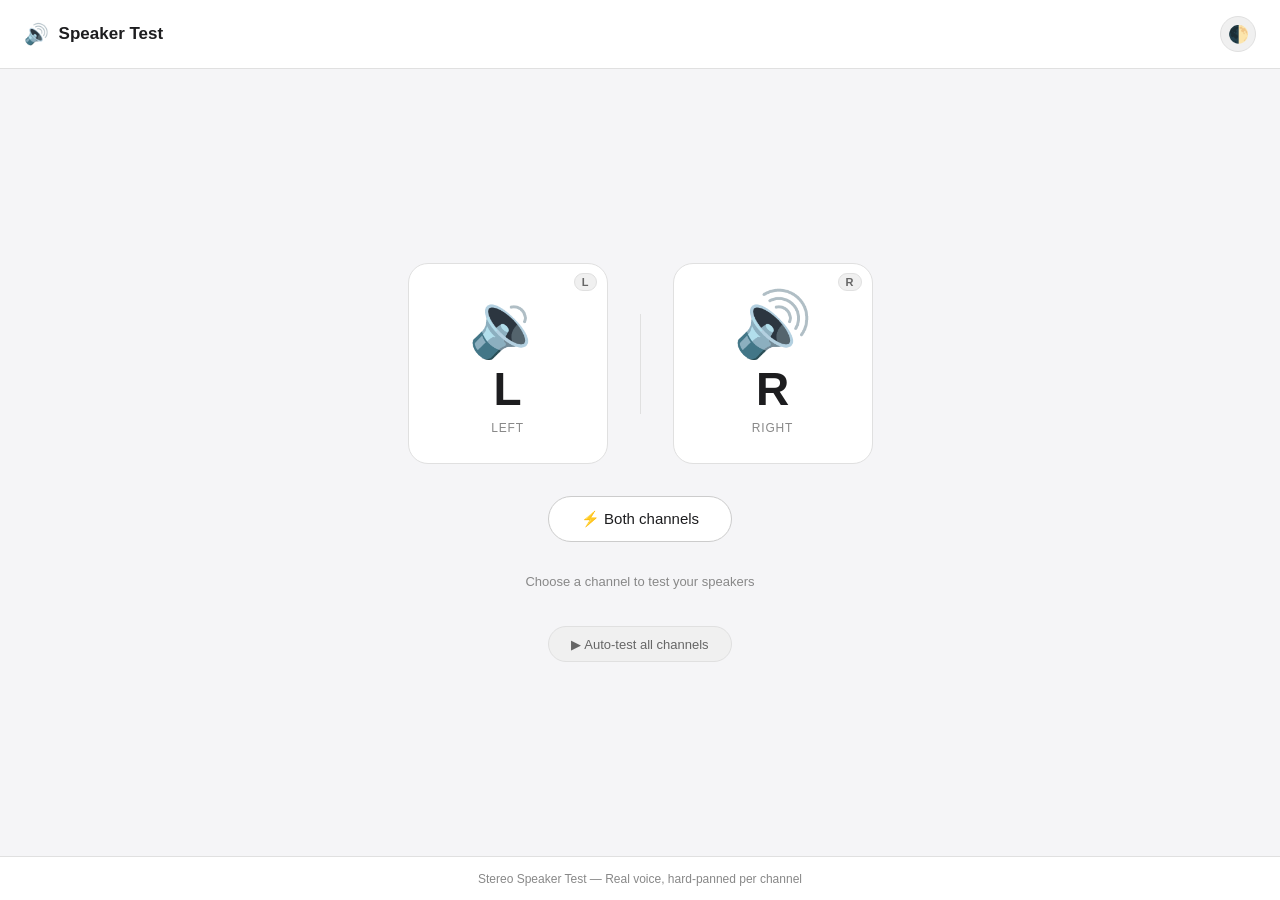
==== index.html @ 24d1b813 "Initial commit" ====
<!doctype html>
<html lang="en">
  <head>
    <!-- ── Primary Meta ── -->
    <meta charset="UTF-8" />
    <meta name="viewport" content="width=device-width, initial-scale=1.0" />
    <title>Speaker Test — Left & Right Channel Stereo Tester</title>
    <meta
      name="description"
      content="Free online stereo speaker test. Play audio to your left or right channel independently to check if your speakers, headphones or sound system are working correctly."
    />
    <meta
      name="keywords"
      content="speaker test, stereo test, left channel test, right channel test, audio test, headphone test, sound test, channel test online"
    />
    <meta name="author" content="Speaker Test" />
    <meta name="robots" content="index, follow" />
    <link rel="canonical" href="https://domain.com/" />
    <meta
      name="theme-color"
      content="#ffffff"
      media="(prefers-color-scheme: light)"
    />
    <meta
      name="theme-color"
      content="#0f0f11"
      media="(prefers-color-scheme: dark)"
    />

    <!-- ── Open Graph (Facebook, WhatsApp, LinkedIn) ── -->
    <meta property="og:type" content="website" />
    <meta property="og:url" content="https://domain.com/" />
    <meta
      property="og:title"
      content="Speaker Test — Left & Right Channel Stereo Tester"
    />
    <meta
      property="og:description"
      content="Test your left and right speakers independently. Free, instant, no download needed. Works on any browser."
    />
    <meta property="og:image" content="https://domain.com/og-image.png" />
    <meta property="og:image:width" content="1200" />
    <meta property="og:image:height" content="630" />
    <meta
      property="og:image:alt"
      content="Speaker Test app showing L and R channel buttons"
    />
    <meta property="og:locale" content="en_US" />
    <meta property="og:site_name" content="Speaker Test" />

    <!-- ── Twitter / X Card ── -->
    <meta name="twitter:card" content="summary_large_image" />
    <meta name="twitter:url" content="https://domain.com/" />
    <meta
      name="twitter:title"
      content="Speaker Test — Left & Right Channel Stereo Tester"
    />
    <meta
      name="twitter:description"
      content="Test your left and right speakers independently. Free, instant, no download needed."
    />
    <meta name="twitter:image" content="https://domain.com/og-image.png" />
    <meta name="twitter:image:alt" content="Speaker Test app" />

    <!-- ── Schema.org JSON-LD (Google Rich Results) ── -->
    <script type="application/ld+json">
      {
        "@context": "https://schema.org",
        "@type": "WebApplication",
        "name": "Speaker Test",
        "url": "https://domain.com/",
        "description": "Free online stereo speaker test. Play audio to your left or right channel independently.",
        "applicationCategory": "UtilitiesApplication",
        "operatingSystem": "Any",
        "browserRequirements": "Requires Web Audio API",
        "offers": {
          "@type": "Offer",
          "price": "0",
          "priceCurrency": "USD"
        }
      }
    </script>

    <!-- ── Favicon mínimo ── -->
    <link rel="icon" href="/favicon.ico" sizes="any" />
    <link rel="icon" href="/icon.svg" type="image/svg+xml" />
    <link rel="apple-touch-icon" href="/apple-touch-icon.png" />
    <link rel="manifest" href="/site.webmanifest" />

    <link rel="stylesheet" href="css/style.css" />
  </head>
  <body>
    <header>
      <div class="header-left">
        <span style="font-size: 20px">🔊</span>
        <h1>Speaker Test</h1>
      </div>
      <button
        class="theme-btn"
        id="theme-btn"
        aria-label="Toggle theme"
        title="Toggle dark/light mode"
      >
        🌙
      </button>
    </header>

    <main>
      <div class="speakers-row">
        <button
          class="spk-btn"
          id="btn-left"
          onclick="playChannel('left')"
          aria-label="Test left speaker"
        >
          <span class="spk-badge">L</span>
          <span class="spk-icon">🔉</span>
          <span class="spk-channel">L</span>
          <span class="spk-label">Left</span>
        </button>
        <div class="divider"></div>
        <button
          class="spk-btn"
          id="btn-right"
          onclick="playChannel('right')"
          aria-label="Test right speaker"
        >
          <span class="spk-badge">R</span>
          <span class="spk-icon">🔊</span>
          <span class="spk-channel">R</span>
          <span class="spk-label">Right</span>
        </button>
      </div>

      <button class="both-btn" id="btn-both" onclick="playChannel('both')">
        ⚡ Both channels
      </button>

      <div class="status-bar" id="status">
        Choose a channel to test your speakers
      </div>

      <button class="all-btn" id="btn-seq" onclick="toggleSeq()">
        ▶ Auto-test all channels
      </button>
    </main>

    <footer>
      Stereo Speaker Test &mdash; Real voice, hard-panned per channel
    </footer>

    <script src="js/app.js"></script>
  </body>
</html>
---- css/style.css ----
/* ── Tokens ── */
:root {
  --bg: #f5f5f7;
  --surface: #ffffff;
  --border: #e0e0e0;
  --border2: #cccccc;
  --text: #1d1d1f;
  --text2: #888888;
  --text3: #666666;
  --muted-bg: #f0f0f0;
  --hover-bg: #fafafa;
  --accent: #4f9ef8;
  --accent-bg: #edf5ff;
  --accent-txt: #185fa5;
  --accent-bd: #85b7eb;
  --badge-bg: #d0e9ff;
  --radius: 20px;
  --trans: 0.18s;
}
[data-theme="dark"] {
  --bg: #0f0f11;
  --surface: #1c1c1e;
  --border: #2c2c2e;
  --border2: #3a3a3c;
  --text: #f5f5f7;
  --text2: #8e8e93;
  --text3: #a0a0a5;
  --muted-bg: #2c2c2e;
  --hover-bg: #28282a;
  --accent: #4f9ef8;
  --accent-bg: #0d2340;
  --accent-txt: #90c4ff;
  --accent-bd: #2a5a9a;
  --badge-bg: #0d2340;
}

/* ── Reset ── */
*,
*::before,
*::after {
  box-sizing: border-box;
  margin: 0;
  padding: 0;
}

body {
  font-family: -apple-system, BlinkMacSystemFont, "Segoe UI", sans-serif;
  background: var(--bg);
  color: var(--text);
  min-height: 100dvh;
  display: flex;
  flex-direction: column;
  transition:
    background var(--trans),
    color var(--trans);
}

/* ── Header ── */
header {
  padding: 1rem 1.5rem;
  display: flex;
  align-items: center;
  justify-content: space-between;
  border-bottom: 1px solid var(--border);
  background: var(--surface);
  transition:
    background var(--trans),
    border-color var(--trans);
  gap: 1rem;
}
.header-left {
  display: flex;
  align-items: center;
  gap: 0.6rem;
}
header h1 {
  font-size: 17px;
  font-weight: 600;
  white-space: nowrap;
}
.theme-btn {
  display: flex;
  align-items: center;
  justify-content: center;
  width: 36px;
  height: 36px;
  border-radius: 50%;
  border: 1px solid var(--border);
  background: var(--muted-bg);
  color: var(--text2);
  cursor: pointer;
  font-size: 17px;
  flex-shrink: 0;
  transition:
    background var(--trans),
    border-color var(--trans),
    transform 0.12s;
  outline: none;
  -webkit-tap-highlight-color: transparent;
}
.theme-btn:hover {
  background: var(--hover-bg);
  border-color: var(--border2);
}
.theme-btn:active {
  transform: scale(0.92);
}

/* ── Main ── */
main {
  flex: 1;
  display: flex;
  flex-direction: column;
  align-items: center;
  justify-content: center;
  gap: 2rem;
  padding: 2rem 1.5rem;
  min-height: 0;
}

/* ── Speaker row ── */
.speakers-row {
  display: flex;
  gap: 2rem;
  align-items: center;
  flex-wrap: wrap;
  justify-content: center;
  width: 100%;
  max-width: 480px;
}

.spk-btn {
  display: flex;
  flex-direction: column;
  align-items: center;
  gap: 0.6rem;
  cursor: pointer;
  border: 1.5px solid var(--border);
  border-radius: var(--radius);
  padding: 1.75rem 2rem;
  background: var(--surface);
  transition:
    border-color var(--trans),
    transform 0.13s,
    background var(--trans);
  position: relative;
  flex: 1;
  min-width: 130px;
  max-width: 200px;
  outline: none;
  -webkit-tap-highlight-color: transparent;
}
.spk-btn:hover {
  border-color: var(--border2);
  background: var(--hover-bg);
}
.spk-btn:active {
  transform: scale(0.95);
}
.spk-btn.playing {
  border-color: var(--accent);
  background: var(--accent-bg);
}

.spk-icon {
  font-size: 64px;
  line-height: 1;
  user-select: none;
}
.spk-channel {
  font-size: 46px;
  font-weight: 600;
  color: var(--text);
  line-height: 1;
}
.spk-label {
  font-size: 12px;
  font-weight: 500;
  color: var(--text2);
  letter-spacing: 0.07em;
  text-transform: uppercase;
}

.spk-badge {
  position: absolute;
  top: 9px;
  right: 10px;
  font-size: 11px;
  font-weight: 700;
  padding: 2px 7px;
  border-radius: 99px;
  background: var(--muted-bg);
  color: var(--text3);
  border: 1px solid var(--border);
}
.spk-btn.playing .spk-badge {
  background: var(--badge-bg);
  color: var(--accent-txt);
  border-color: var(--accent-bd);
}

.divider {
  width: 1px;
  height: 100px;
  background: var(--border);
  flex-shrink: 0;
}

/* ── Both button ── */
.both-btn {
  display: flex;
  align-items: center;
  gap: 8px;
  padding: 0.8rem 2rem;
  border-radius: 99px;
  border: 1.5px solid var(--border2);
  background: var(--surface);
  font-size: 15px;
  font-weight: 500;
  color: var(--text);
  cursor: pointer;
  transition: all var(--trans);
  outline: none;
  -webkit-tap-highlight-color: transparent;
}
.both-btn:hover {
  background: var(--hover-bg);
}
.both-btn:active {
  transform: scale(0.96);
}
.both-btn.playing {
  border-color: var(--accent);
  background: var(--accent-bg);
  color: var(--accent-txt);
}

/* ── Status ── */
.status-bar {
  font-size: 13px;
  color: var(--text2);
  text-align: center;
  min-height: 20px;
  padding: 0 1rem;
  transition: color var(--trans);
}

/* ── Auto-test button ── */
.all-btn {
  display: flex;
  align-items: center;
  gap: 7px;
  padding: 0.6rem 1.4rem;
  border-radius: 99px;
  border: 1px solid var(--border);
  background: var(--muted-bg);
  font-size: 13px;
  color: var(--text3);
  cursor: pointer;
  transition: all var(--trans);
  outline: none;
  -webkit-tap-highlight-color: transparent;
}
.all-btn:hover {
  background: var(--surface);
  border-color: var(--border2);
}
.all-btn:active {
  transform: scale(0.96);
}
.all-btn.playing {
  border-color: var(--accent);
  color: var(--accent-txt);
  background: var(--accent-bg);
}

/* ── Footer ── */
footer {
  padding: 0.9rem 1.5rem;
  text-align: center;
  border-top: 1px solid var(--border);
  font-size: 12px;
  color: var(--text2);
  background: var(--surface);
  transition:
    background var(--trans),
    border-color var(--trans);
}

/* ── Wave animation ── */
.wave {
  display: inline-flex;
  gap: 3px;
  align-items: flex-end;
  height: 18px;
  margin-left: 5px;
  vertical-align: middle;
}
.wave span {
  display: inline-block;
  width: 3px;
  background: var(--accent);
  border-radius: 2px;
  animation: wave 0.7s ease-in-out infinite;
}
.wave span:nth-child(2) {
  animation-delay: 0.15s;
}
.wave span:nth-child(3) {
  animation-delay: 0.3s;
}
@keyframes wave {
  0%,
  100% {
    height: 4px;
  }
  50% {
    height: 14px;
  }
}

/* ── Responsive ── */
@media (max-width: 420px) {
  header h1 {
    font-size: 15px;
  }
  .spk-btn {
    padding: 1.4rem 1.5rem;
    min-width: 110px;
  }
  .spk-icon {
    font-size: 52px;
  }
  .spk-channel {
    font-size: 38px;
  }
  .both-btn {
    font-size: 14px;
    padding: 0.75rem 1.5rem;
  }
  .divider {
    height: 80px;
  }
  main {
    gap: 1.5rem;
    padding: 1.5rem 1rem;
  }
}
@media (max-width: 340px) {
  .divider {
    display: none;
  }
  .speakers-row {
    gap: 1rem;
  }
  .spk-btn {
    min-width: 100px;
  }
}
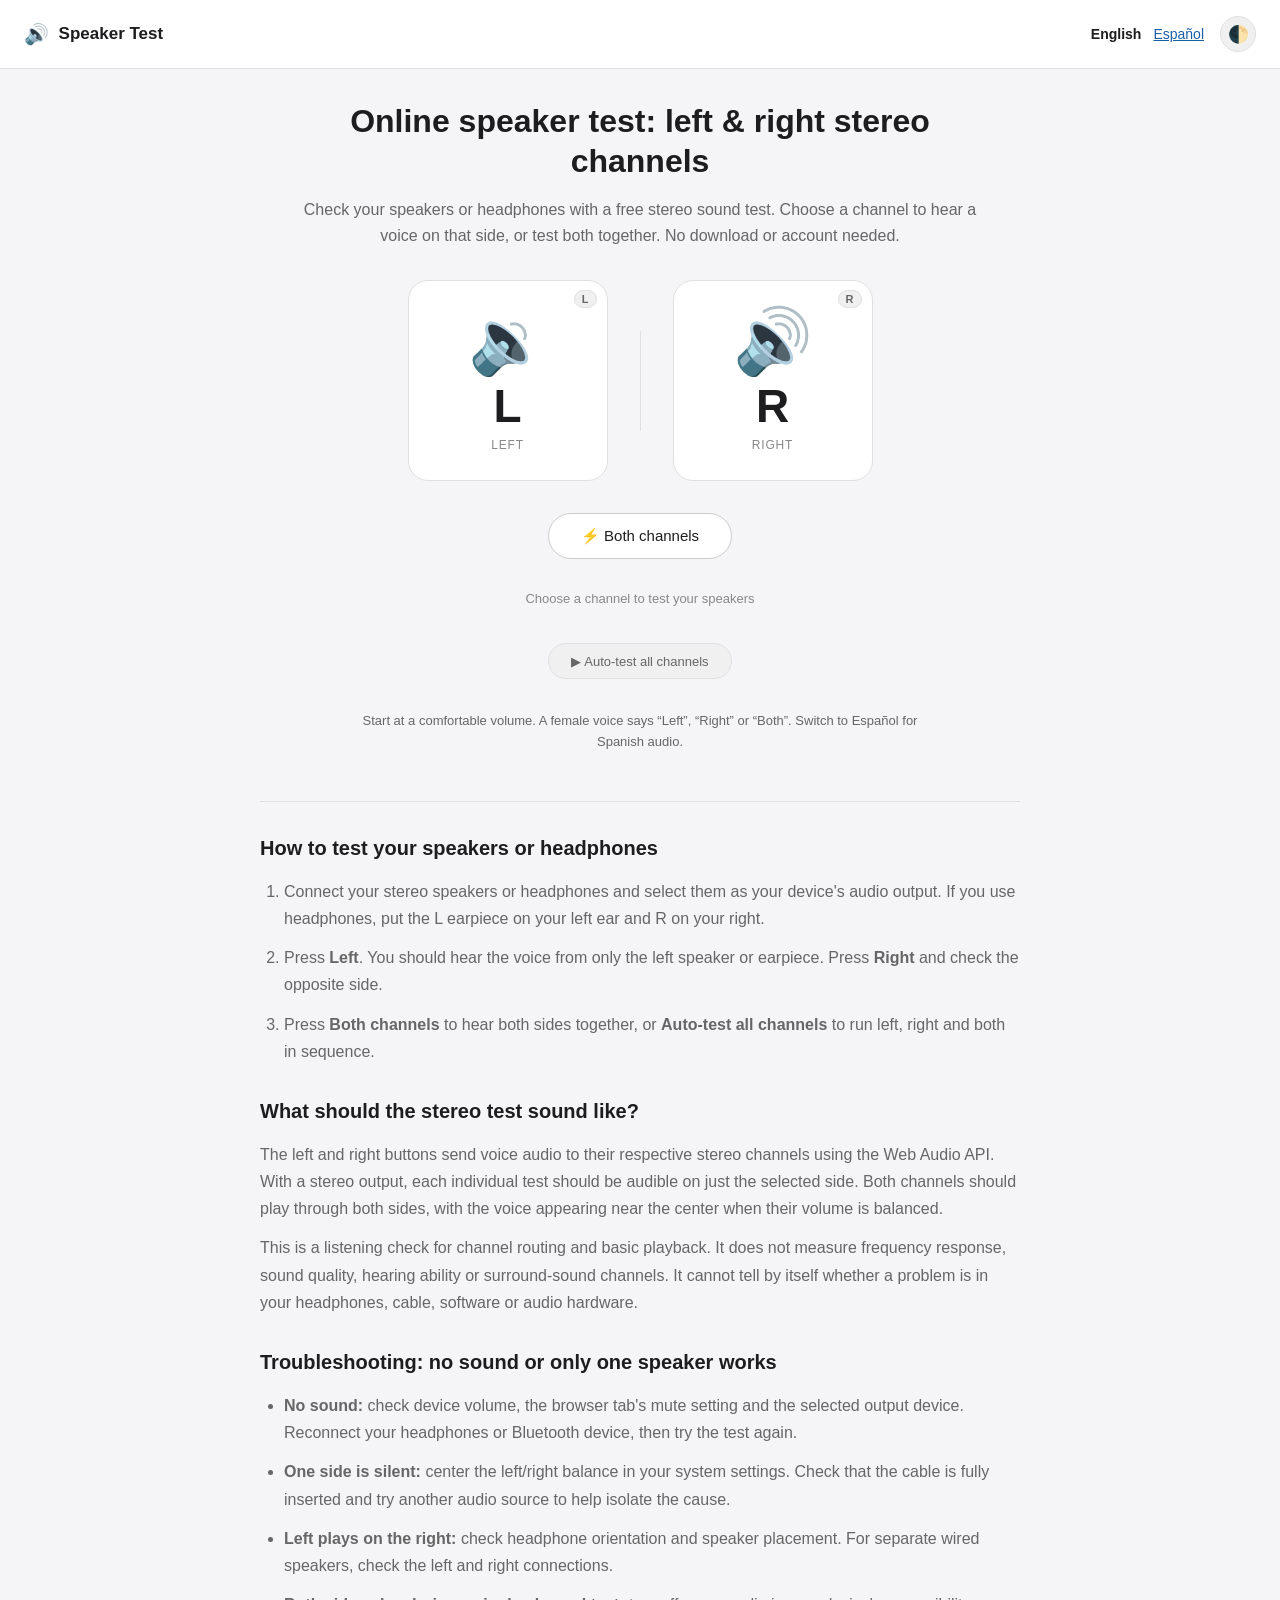
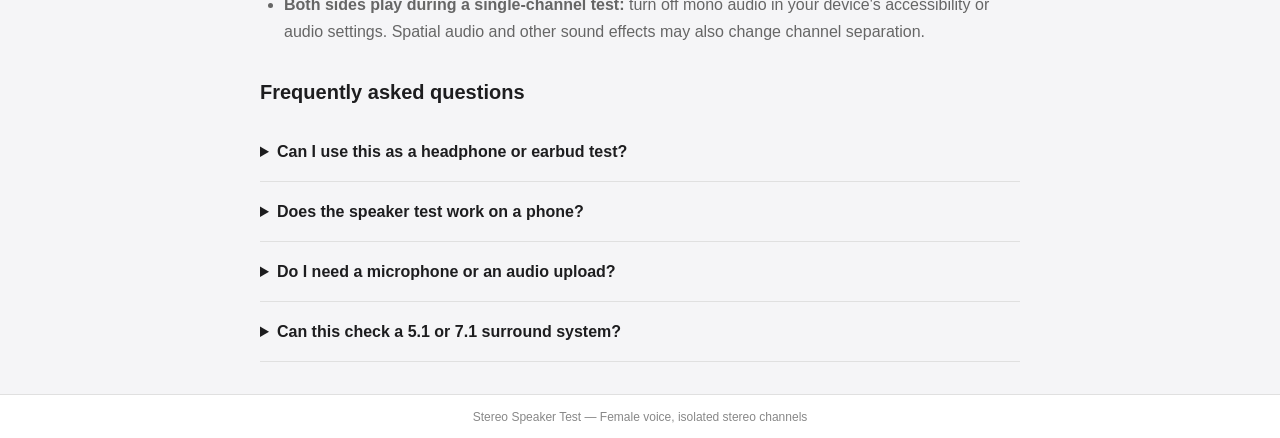
==== commit ef74b02b: "Improve bilingual SEO and add localized female voice clips" ====
--- a/index.html
+++ b/index.html
@@ -1,154 +1,232 @@
 <!doctype html>
 <html lang="en">
-  <head>
-    <!-- ── Primary Meta ── -->
-    <meta charset="UTF-8" />
-    <meta name="viewport" content="width=device-width, initial-scale=1.0" />
-    <title>Speaker Test — Left & Right Channel Stereo Tester</title>
-    <meta
-      name="description"
-      content="Free online stereo speaker test. Play audio to your left or right channel independently to check if your speakers, headphones or sound system are working correctly."
-    />
-    <meta
-      name="keywords"
-      content="speaker test, stereo test, left channel test, right channel test, audio test, headphone test, sound test, channel test online"
-    />
-    <meta name="author" content="Speaker Test" />
-    <meta name="robots" content="index, follow" />
-    <link rel="canonical" href="https://domain.com/" />
-    <meta
-      name="theme-color"
-      content="#ffffff"
-      media="(prefers-color-scheme: light)"
-    />
-    <meta
-      name="theme-color"
-      content="#0f0f11"
-      media="(prefers-color-scheme: dark)"
-    />
-
-    <!-- ── Open Graph (Facebook, WhatsApp, LinkedIn) ── -->
-    <meta property="og:type" content="website" />
-    <meta property="og:url" content="https://domain.com/" />
-    <meta
-      property="og:title"
-      content="Speaker Test — Left & Right Channel Stereo Tester"
-    />
-    <meta
-      property="og:description"
-      content="Test your left and right speakers independently. Free, instant, no download needed. Works on any browser."
-    />
-    <meta property="og:image" content="https://domain.com/og-image.png" />
-    <meta property="og:image:width" content="1200" />
-    <meta property="og:image:height" content="630" />
-    <meta
-      property="og:image:alt"
-      content="Speaker Test app showing L and R channel buttons"
-    />
-    <meta property="og:locale" content="en_US" />
-    <meta property="og:site_name" content="Speaker Test" />
-
-    <!-- ── Twitter / X Card ── -->
-    <meta name="twitter:card" content="summary_large_image" />
-    <meta name="twitter:url" content="https://domain.com/" />
-    <meta
-      name="twitter:title"
-      content="Speaker Test — Left & Right Channel Stereo Tester"
-    />
-    <meta
-      name="twitter:description"
-      content="Test your left and right speakers independently. Free, instant, no download needed."
-    />
-    <meta name="twitter:image" content="https://domain.com/og-image.png" />
-    <meta name="twitter:image:alt" content="Speaker Test app" />
-
-    <!-- ── Schema.org JSON-LD (Google Rich Results) ── -->
-    <script type="application/ld+json">
-      {
-        "@context": "https://schema.org",
-        "@type": "WebApplication",
-        "name": "Speaker Test",
-        "url": "https://domain.com/",
-        "description": "Free online stereo speaker test. Play audio to your left or right channel independently.",
-        "applicationCategory": "UtilitiesApplication",
-        "operatingSystem": "Any",
-        "browserRequirements": "Requires Web Audio API",
-        "offers": {
-          "@type": "Offer",
-          "price": "0",
-          "priceCurrency": "USD"
-        }
-      }
-    </script>
-
-    <!-- ── Favicon mínimo ── -->
-    <link rel="icon" href="/favicon.ico" sizes="any" />
-    <link rel="icon" href="/icon.svg" type="image/svg+xml" />
-    <link rel="apple-touch-icon" href="/apple-touch-icon.png" />
-    <link rel="manifest" href="/site.webmanifest" />
-
-    <link rel="stylesheet" href="css/style.css" />
-  </head>
-  <body>
-    <header>
-      <div class="header-left">
-        <span style="font-size: 20px">🔊</span>
-        <h1>Speaker Test</h1>
-      </div>
-      <button
-        class="theme-btn"
-        id="theme-btn"
-        aria-label="Toggle theme"
-        title="Toggle dark/light mode"
-      >
-        🌙
-      </button>
-    </header>
-
-    <main>
-      <div class="speakers-row">
-        <button
-          class="spk-btn"
-          id="btn-left"
-          onclick="playChannel('left')"
-          aria-label="Test left speaker"
-        >
-          <span class="spk-badge">L</span>
-          <span class="spk-icon">🔉</span>
-          <span class="spk-channel">L</span>
-          <span class="spk-label">Left</span>
-        </button>
-        <div class="divider"></div>
-        <button
-          class="spk-btn"
-          id="btn-right"
-          onclick="playChannel('right')"
-          aria-label="Test right speaker"
-        >
-          <span class="spk-badge">R</span>
-          <span class="spk-icon">🔊</span>
-          <span class="spk-channel">R</span>
-          <span class="spk-label">Right</span>
-        </button>
-      </div>
-
-      <button class="both-btn" id="btn-both" onclick="playChannel('both')">
-        ⚡ Both channels
-      </button>
-
-      <div class="status-bar" id="status">
-        Choose a channel to test your speakers
-      </div>
-
-      <button class="all-btn" id="btn-seq" onclick="toggleSeq()">
-        ▶ Auto-test all channels
-      </button>
-    </main>
-
-    <footer>
-      Stereo Speaker Test &mdash; Real voice, hard-panned per channel
-    </footer>
-
-    <script src="js/app.js"></script>
-  </body>
+    <head>
+        <!-- ── Primary Meta ── -->
+        <meta charset="UTF-8" />
+        <meta name="viewport" content="width=device-width, initial-scale=1.0" />
+        <title>Online Speaker Test — Left &amp; Right Stereo Audio</title>
+        <meta
+            name="description"
+            content="Test your left and right speakers or headphones online. Check stereo channels with voice audio, troubleshoot sound problems, and start instantly with no download."
+        />
+        <meta name="author" content="Speaker Test" />
+        <meta name="robots" content="index, follow, max-image-preview:large" />
+        <link rel="alternate" hreflang="en" href="https://audio-speaker-test.vercel.app/" />
+        <link rel="alternate" hreflang="es" href="https://audio-speaker-test.vercel.app/es/" />
+        <link rel="alternate" hreflang="x-default" href="https://audio-speaker-test.vercel.app/" />
+        <link rel="canonical" href="https://audio-speaker-test.vercel.app/" />
+        <meta
+            name="theme-color"
+            content="#ffffff"
+            media="(prefers-color-scheme: light)"
+        />
+        <meta
+            name="theme-color"
+            content="#0f0f11"
+            media="(prefers-color-scheme: dark)"
+        />
+
+        <!-- ── Open Graph (Facebook, WhatsApp, LinkedIn) ── -->
+        <meta property="og:type" content="website" />
+        <meta
+            property="og:url"
+            content="https://audio-speaker-test.vercel.app/"
+        />
+        <meta
+            property="og:title"
+            content="Online Speaker Test — Left &amp; Right Stereo Audio"
+        />
+        <meta
+            property="og:description"
+            content="Test your left and right speakers independently. Free, instant, no download needed. Works on any browser."
+        />
+        <meta
+            property="og:image"
+            content="https://audio-speaker-test.vercel.app/og-image.png"
+        />
+        <meta property="og:image:width" content="1200" />
+        <meta property="og:image:height" content="630" />
+        <meta
+            property="og:image:alt"
+            content="Speaker Test app showing L and R channel buttons"
+        />
+        <meta property="og:locale" content="en_US" />
+        <meta property="og:locale:alternate" content="es_ES" />
+        <meta property="og:site_name" content="Speaker Test" />
+
+        <!-- ── Twitter / X Card ── -->
+        <meta name="twitter:card" content="summary_large_image" />
+        <meta
+            name="twitter:url"
+            content="https://audio-speaker-test.vercel.app/"
+        />
+        <meta
+            name="twitter:title"
+            content="Online Speaker Test — Left &amp; Right Stereo Audio"
+        />
+        <meta
+            name="twitter:description"
+            content="Test your left and right speakers independently. Free, instant, no download needed."
+        />
+        <meta
+            name="twitter:image"
+            content="https://audio-speaker-test.vercel.app/og-image.png"
+        />
+        <meta name="twitter:image:alt" content="Speaker Test app" />
+
+        <meta
+            name="google-site-verification"
+            content="xRqT5pQQETq9o1kaS6i_sFaF7CkRpYhiDLhVEV0IBiU"
+        />
+
+        <!-- ── Schema.org JSON-LD (Google Rich Results) ── -->
+        <script type="application/ld+json">
+            {
+                "@context": "https://schema.org",
+                "@type": "WebApplication",
+                "name": "Speaker Test",
+                "url": "https://audio-speaker-test.vercel.app/",
+                "description": "Test left, right and both stereo channels with voice audio in your browser, without a download.",
+                "inLanguage": "en",
+                "isAccessibleForFree": true,
+                "featureList": ["Left speaker test", "Right speaker test", "Both channels playback", "Sequential stereo test"],
+                "applicationCategory": "UtilitiesApplication",
+                "operatingSystem": "Any",
+                "browserRequirements": "Requires Web Audio API",
+                "offers": {
+                    "@type": "Offer",
+                    "price": "0",
+                    "priceCurrency": "USD"
+                }
+            }
+        </script>
+
+        <!-- ── Favicon mínimo ── -->
+        <link rel="icon" href="/favicon.ico" sizes="any" />
+        <link rel="icon" href="/icon.svg" type="image/svg+xml" />
+        <link rel="apple-touch-icon" href="/apple-touch-icon.png" />
+        <link rel="manifest" href="/site.webmanifest" />
+
+        <link rel="stylesheet" href="/css/style.css" />
+    </head>
+    <body>
+        <header>
+            <div class="header-left">
+                <span style="font-size: 20px">🔊</span>
+                <span class="site-name">Speaker Test</span>
+            </div>
+            <nav class="language-nav" aria-label="Language">
+                <a href="/" lang="en" hreflang="en" aria-current="page">English</a>
+                <a href="/es/" lang="es" hreflang="es">Español</a>
+            </nav>
+            <button
+                class="theme-btn"
+                id="theme-btn"
+                aria-label="Toggle theme"
+                title="Toggle dark/light mode"
+            >
+                🌙
+            </button>
+        </header>
+
+        <main>
+            <div class="intro">
+                <h1>Online speaker test: left &amp; right stereo channels</h1>
+                <p>Check your speakers or headphones with a free stereo sound test. Choose a channel to hear a voice on that side, or test both together. No download or account needed.</p>
+            </div>
+            <div class="speakers-row">
+                <button
+                    class="spk-btn"
+                    id="btn-left"
+                    onclick="playChannel('left')"
+                    aria-label="Test left speaker"
+                >
+                    <span class="spk-badge">L</span>
+                    <span class="spk-icon">🔉</span>
+                    <span class="spk-channel">L</span>
+                    <span class="spk-label">Left</span>
+                </button>
+                <div class="divider"></div>
+                <button
+                    class="spk-btn"
+                    id="btn-right"
+                    onclick="playChannel('right')"
+                    aria-label="Test right speaker"
+                >
+                    <span class="spk-badge">R</span>
+                    <span class="spk-icon">🔊</span>
+                    <span class="spk-channel">R</span>
+                    <span class="spk-label">Right</span>
+                </button>
+            </div>
+
+            <button
+                class="both-btn"
+                id="btn-both"
+                onclick="playChannel('both')"
+            >
+                ⚡ Both channels
+            </button>
+
+            <div class="status-bar" id="status" role="status" aria-live="polite">
+                Choose a channel to test your speakers
+            </div>
+
+            <button class="all-btn" id="btn-seq" onclick="toggleSeq()">
+                ▶ Auto-test all channels
+            </button>
+            <p class="test-note">Start at a comfortable volume. A female voice says “Left”, “Right” or “Both”. Switch to Español for Spanish audio.</p>
+            <noscript><p>Enable JavaScript to play the speaker test. You can still read the instructions below.</p></noscript>
+
+            <article class="help-content" aria-label="Speaker test guide">
+                <section aria-labelledby="how-to">
+                    <h2 id="how-to">How to test your speakers or headphones</h2>
+                    <ol>
+                        <li>Connect your stereo speakers or headphones and select them as your device's audio output. If you use headphones, put the L earpiece on your left ear and R on your right.</li>
+                        <li>Press <strong>Left</strong>. You should hear the voice from only the left speaker or earpiece. Press <strong>Right</strong> and check the opposite side.</li>
+                        <li>Press <strong>Both channels</strong> to hear both sides together, or <strong>Auto-test all channels</strong> to run left, right and both in sequence.</li>
+                    </ol>
+                </section>
+                <section aria-labelledby="results">
+                    <h2 id="results">What should the stereo test sound like?</h2>
+                    <p>The left and right buttons send voice audio to their respective stereo channels using the Web Audio API. With a stereo output, each individual test should be audible on just the selected side. Both channels should play through both sides, with the voice appearing near the center when their volume is balanced.</p>
+                    <p>This is a listening check for channel routing and basic playback. It does not measure frequency response, sound quality, hearing ability or surround-sound channels. It cannot tell by itself whether a problem is in your headphones, cable, software or audio hardware.</p>
+                </section>
+                <section aria-labelledby="troubleshooting">
+                    <h2 id="troubleshooting">Troubleshooting: no sound or only one speaker works</h2>
+                    <ul>
+                        <li><strong>No sound:</strong> check device volume, the browser tab's mute setting and the selected output device. Reconnect your headphones or Bluetooth device, then try the test again.</li>
+                        <li><strong>One side is silent:</strong> center the left/right balance in your system settings. Check that the cable is fully inserted and try another audio source to help isolate the cause.</li>
+                        <li><strong>Left plays on the right:</strong> check headphone orientation and speaker placement. For separate wired speakers, check the left and right connections.</li>
+                        <li><strong>Both sides play during a single-channel test:</strong> turn off mono audio in your device's accessibility or audio settings. Spatial audio and other sound effects may also change channel separation.</li>
+                    </ul>
+                </section>
+                <section aria-labelledby="questions">
+                    <h2 id="questions">Frequently asked questions</h2>
+                    <details>
+                        <summary>Can I use this as a headphone or earbud test?</summary>
+                        <p>Yes. The same left and right channel test works with stereo headphones, wired earbuds and Bluetooth earbuds. Connect them first and make sure your device is sending audio to them.</p>
+                    </details>
+                    <details>
+                        <summary>Does the speaker test work on a phone?</summary>
+                        <p>It works in modern browsers that support the Web Audio API. For a clear left/right check on a phone, use stereo headphones or external speakers. A phone's built-in speaker arrangement may not provide clear stereo separation.</p>
+                    </details>
+                    <details>
+                        <summary>Do I need a microphone or an audio upload?</summary>
+                        <p>No. This tool plays built-in voice recordings through your browser. It does not need microphone access or ask you to upload an audio file.</p>
+                    </details>
+                    <details>
+                        <summary>Can this check a 5.1 or 7.1 surround system?</summary>
+                        <p>This tool tests only stereo left and right channels. It does not test center, subwoofer or rear channels individually. Use your receiver's or operating system's surround test for those channels.</p>
+                    </details>
+                </section>
+            </article>
+        </main>
+
+        <footer>
+            Stereo Speaker Test &mdash; Female voice, isolated stereo channels
+        </footer>
+
+        <script src="/js/app.js"></script>
+    </body>
 </html>
--- a/css/style.css
+++ b/css/style.css
@@ -1,359 +1,447 @@
 /* ── Tokens ── */
 :root {
-  --bg: #f5f5f7;
-  --surface: #ffffff;
-  --border: #e0e0e0;
-  --border2: #cccccc;
-  --text: #1d1d1f;
-  --text2: #888888;
-  --text3: #666666;
-  --muted-bg: #f0f0f0;
-  --hover-bg: #fafafa;
-  --accent: #4f9ef8;
-  --accent-bg: #edf5ff;
-  --accent-txt: #185fa5;
-  --accent-bd: #85b7eb;
-  --badge-bg: #d0e9ff;
-  --radius: 20px;
-  --trans: 0.18s;
+    --bg: #f5f5f7;
+    --surface: #ffffff;
+    --border: #e0e0e0;
+    --border2: #cccccc;
+    --text: #1d1d1f;
+    --text2: #888888;
+    --text3: #666666;
+    --muted-bg: #f0f0f0;
+    --hover-bg: #fafafa;
+    --accent: #4f9ef8;
+    --accent-bg: #edf5ff;
+    --accent-txt: #185fa5;
+    --accent-bd: #85b7eb;
+    --badge-bg: #d0e9ff;
+    --radius: 20px;
+    --trans: 0.18s;
 }
 [data-theme="dark"] {
-  --bg: #0f0f11;
-  --surface: #1c1c1e;
-  --border: #2c2c2e;
-  --border2: #3a3a3c;
-  --text: #f5f5f7;
-  --text2: #8e8e93;
-  --text3: #a0a0a5;
-  --muted-bg: #2c2c2e;
-  --hover-bg: #28282a;
-  --accent: #4f9ef8;
-  --accent-bg: #0d2340;
-  --accent-txt: #90c4ff;
-  --accent-bd: #2a5a9a;
-  --badge-bg: #0d2340;
+    --bg: #0f0f11;
+    --surface: #1c1c1e;
+    --border: #2c2c2e;
+    --border2: #3a3a3c;
+    --text: #f5f5f7;
+    --text2: #8e8e93;
+    --text3: #a0a0a5;
+    --muted-bg: #2c2c2e;
+    --hover-bg: #28282a;
+    --accent: #4f9ef8;
+    --accent-bg: #0d2340;
+    --accent-txt: #90c4ff;
+    --accent-bd: #2a5a9a;
+    --badge-bg: #0d2340;
 }
 
 /* ── Reset ── */
 *,
 *::before,
 *::after {
-  box-sizing: border-box;
-  margin: 0;
-  padding: 0;
+    box-sizing: border-box;
+    margin: 0;
+    padding: 0;
 }
 
 body {
-  font-family: -apple-system, BlinkMacSystemFont, "Segoe UI", sans-serif;
-  background: var(--bg);
-  color: var(--text);
-  min-height: 100dvh;
-  display: flex;
-  flex-direction: column;
-  transition:
-    background var(--trans),
-    color var(--trans);
+    font-family: -apple-system, BlinkMacSystemFont, "Segoe UI", sans-serif;
+    background: var(--bg);
+    color: var(--text);
+    min-height: 100dvh;
+    display: flex;
+    flex-direction: column;
+    transition:
+        background var(--trans),
+        color var(--trans);
 }
 
 /* ── Header ── */
 header {
-  padding: 1rem 1.5rem;
-  display: flex;
-  align-items: center;
-  justify-content: space-between;
-  border-bottom: 1px solid var(--border);
-  background: var(--surface);
-  transition:
-    background var(--trans),
-    border-color var(--trans);
-  gap: 1rem;
+    padding: 1rem 1.5rem;
+    display: flex;
+    align-items: center;
+    justify-content: space-between;
+    border-bottom: 1px solid var(--border);
+    background: var(--surface);
+    transition:
+        background var(--trans),
+        border-color var(--trans);
+    gap: 1rem;
 }
 .header-left {
-  display: flex;
-  align-items: center;
-  gap: 0.6rem;
-}
-header h1 {
-  font-size: 17px;
-  font-weight: 600;
-  white-space: nowrap;
+    display: flex;
+    align-items: center;
+    gap: 0.6rem;
+}
+.site-name {
+    font-size: 17px;
+    font-weight: 600;
+    white-space: nowrap;
 }
 .theme-btn {
-  display: flex;
-  align-items: center;
-  justify-content: center;
-  width: 36px;
-  height: 36px;
-  border-radius: 50%;
-  border: 1px solid var(--border);
-  background: var(--muted-bg);
-  color: var(--text2);
-  cursor: pointer;
-  font-size: 17px;
-  flex-shrink: 0;
-  transition:
-    background var(--trans),
-    border-color var(--trans),
-    transform 0.12s;
-  outline: none;
-  -webkit-tap-highlight-color: transparent;
+    display: flex;
+    align-items: center;
+    justify-content: center;
+    width: 36px;
+    height: 36px;
+    border-radius: 50%;
+    border: 1px solid var(--border);
+    background: var(--muted-bg);
+    color: var(--text2);
+    cursor: pointer;
+    font-size: 17px;
+    flex-shrink: 0;
+    transition:
+        background var(--trans),
+        border-color var(--trans),
+        transform 0.12s;
+    outline: none;
+    -webkit-tap-highlight-color: transparent;
 }
 .theme-btn:hover {
-  background: var(--hover-bg);
-  border-color: var(--border2);
+    background: var(--hover-bg);
+    border-color: var(--border2);
 }
 .theme-btn:active {
-  transform: scale(0.92);
+    transform: scale(0.92);
 }
 
 /* ── Main ── */
 main {
-  flex: 1;
-  display: flex;
-  flex-direction: column;
-  align-items: center;
-  justify-content: center;
-  gap: 2rem;
-  padding: 2rem 1.5rem;
-  min-height: 0;
+    flex: 1;
+    display: flex;
+    flex-direction: column;
+    align-items: center;
+    justify-content: center;
+    gap: 2rem;
+    padding: 2rem 1.5rem;
+    min-height: 0;
 }
 
 /* ── Speaker row ── */
+.language-nav {
+    display: flex;
+    flex-wrap: wrap;
+    justify-content: center;
+    gap: 0.75rem;
+    margin-left: auto;
+    font-size: 14px;
+}
+.language-nav a {
+    color: var(--accent-txt);
+    padding: 0.4rem 0;
+}
+.language-nav a[aria-current="page"] {
+    color: var(--text);
+    font-weight: 600;
+    text-decoration: none;
+}
+.intro {
+    max-width: 680px;
+    text-align: center;
+}
+.intro h1 {
+    font-size: clamp(1.5rem, 4vw, 2rem);
+    line-height: 1.25;
+    margin-bottom: 1rem;
+}
+.intro p,
+.test-note {
+    color: var(--text3);
+    line-height: 1.6;
+}
+.test-note {
+    max-width: 600px;
+    font-size: 13px;
+    text-align: center;
+}
+.help-content {
+    width: 100%;
+    max-width: 760px;
+    line-height: 1.7;
+    border-top: 1px solid var(--border);
+    margin-top: 1rem;
+    padding-top: 2rem;
+}
+.help-content section + section {
+    margin-top: 2rem;
+}
+.help-content h2 {
+    font-size: 1.25rem;
+    line-height: 1.4;
+    margin-bottom: 1rem;
+}
+.help-content p,
+.help-content li {
+    color: var(--text3);
+    margin-bottom: 0.75rem;
+}
+.help-content ol,
+.help-content ul {
+    padding-left: 1.5rem;
+}
+.help-content details {
+    padding: 1rem 0;
+    border-bottom: 1px solid var(--border);
+}
+.help-content summary {
+    cursor: pointer;
+    font-weight: 600;
+}
+.help-content details p {
+    margin: 0.75rem 0 0;
+}
+button:focus-visible,
+a:focus-visible,
+summary:focus-visible {
+    outline: 3px solid var(--accent);
+    outline-offset: 4px;
+}
+
 .speakers-row {
-  display: flex;
-  gap: 2rem;
-  align-items: center;
-  flex-wrap: wrap;
-  justify-content: center;
-  width: 100%;
-  max-width: 480px;
+    display: flex;
+    gap: 2rem;
+    align-items: center;
+    flex-wrap: wrap;
+    justify-content: center;
+    width: 100%;
+    max-width: 480px;
 }
 
 .spk-btn {
-  display: flex;
-  flex-direction: column;
-  align-items: center;
-  gap: 0.6rem;
-  cursor: pointer;
-  border: 1.5px solid var(--border);
-  border-radius: var(--radius);
-  padding: 1.75rem 2rem;
-  background: var(--surface);
-  transition:
-    border-color var(--trans),
-    transform 0.13s,
-    background var(--trans);
-  position: relative;
-  flex: 1;
-  min-width: 130px;
-  max-width: 200px;
-  outline: none;
-  -webkit-tap-highlight-color: transparent;
+    display: flex;
+    flex-direction: column;
+    align-items: center;
+    gap: 0.6rem;
+    cursor: pointer;
+    border: 1.5px solid var(--border);
+    border-radius: var(--radius);
+    padding: 1.75rem 2rem;
+    background: var(--surface);
+    transition:
+        border-color var(--trans),
+        transform 0.13s,
+        background var(--trans);
+    position: relative;
+    flex: 1;
+    min-width: 130px;
+    max-width: 200px;
+    outline: none;
+    -webkit-tap-highlight-color: transparent;
 }
 .spk-btn:hover {
-  border-color: var(--border2);
-  background: var(--hover-bg);
+    border-color: var(--border2);
+    background: var(--hover-bg);
 }
 .spk-btn:active {
-  transform: scale(0.95);
+    transform: scale(0.95);
 }
 .spk-btn.playing {
-  border-color: var(--accent);
-  background: var(--accent-bg);
+    border-color: var(--accent);
+    background: var(--accent-bg);
 }
 
 .spk-icon {
-  font-size: 64px;
-  line-height: 1;
-  user-select: none;
+    font-size: 64px;
+    line-height: 1;
+    user-select: none;
 }
 .spk-channel {
-  font-size: 46px;
-  font-weight: 600;
-  color: var(--text);
-  line-height: 1;
+    font-size: 46px;
+    font-weight: 600;
+    color: var(--text);
+    line-height: 1;
 }
 .spk-label {
-  font-size: 12px;
-  font-weight: 500;
-  color: var(--text2);
-  letter-spacing: 0.07em;
-  text-transform: uppercase;
+    font-size: 12px;
+    font-weight: 500;
+    color: var(--text2);
+    letter-spacing: 0.07em;
+    text-transform: uppercase;
 }
 
 .spk-badge {
-  position: absolute;
-  top: 9px;
-  right: 10px;
-  font-size: 11px;
-  font-weight: 700;
-  padding: 2px 7px;
-  border-radius: 99px;
-  background: var(--muted-bg);
-  color: var(--text3);
-  border: 1px solid var(--border);
+    position: absolute;
+    top: 9px;
+    right: 10px;
+    font-size: 11px;
+    font-weight: 700;
+    padding: 2px 7px;
+    border-radius: 99px;
+    background: var(--muted-bg);
+    color: var(--text3);
+    border: 1px solid var(--border);
 }
 .spk-btn.playing .spk-badge {
-  background: var(--badge-bg);
-  color: var(--accent-txt);
-  border-color: var(--accent-bd);
+    background: var(--badge-bg);
+    color: var(--accent-txt);
+    border-color: var(--accent-bd);
 }
 
 .divider {
-  width: 1px;
-  height: 100px;
-  background: var(--border);
-  flex-shrink: 0;
+    width: 1px;
+    height: 100px;
+    background: var(--border);
+    flex-shrink: 0;
 }
 
 /* ── Both button ── */
 .both-btn {
-  display: flex;
-  align-items: center;
-  gap: 8px;
-  padding: 0.8rem 2rem;
-  border-radius: 99px;
-  border: 1.5px solid var(--border2);
-  background: var(--surface);
-  font-size: 15px;
-  font-weight: 500;
-  color: var(--text);
-  cursor: pointer;
-  transition: all var(--trans);
-  outline: none;
-  -webkit-tap-highlight-color: transparent;
+    display: flex;
+    align-items: center;
+    gap: 8px;
+    padding: 0.8rem 2rem;
+    border-radius: 99px;
+    border: 1.5px solid var(--border2);
+    background: var(--surface);
+    font-size: 15px;
+    font-weight: 500;
+    color: var(--text);
+    cursor: pointer;
+    transition: all var(--trans);
+    outline: none;
+    -webkit-tap-highlight-color: transparent;
 }
 .both-btn:hover {
-  background: var(--hover-bg);
+    background: var(--hover-bg);
 }
 .both-btn:active {
-  transform: scale(0.96);
+    transform: scale(0.96);
 }
 .both-btn.playing {
-  border-color: var(--accent);
-  background: var(--accent-bg);
-  color: var(--accent-txt);
+    border-color: var(--accent);
+    background: var(--accent-bg);
+    color: var(--accent-txt);
 }
 
 /* ── Status ── */
 .status-bar {
-  font-size: 13px;
-  color: var(--text2);
-  text-align: center;
-  min-height: 20px;
-  padding: 0 1rem;
-  transition: color var(--trans);
+    font-size: 13px;
+    color: var(--text2);
+    text-align: center;
+    min-height: 20px;
+    padding: 0 1rem;
+    transition: color var(--trans);
 }
 
 /* ── Auto-test button ── */
 .all-btn {
-  display: flex;
-  align-items: center;
-  gap: 7px;
-  padding: 0.6rem 1.4rem;
-  border-radius: 99px;
-  border: 1px solid var(--border);
-  background: var(--muted-bg);
-  font-size: 13px;
-  color: var(--text3);
-  cursor: pointer;
-  transition: all var(--trans);
-  outline: none;
-  -webkit-tap-highlight-color: transparent;
+    display: flex;
+    align-items: center;
+    gap: 7px;
+    padding: 0.6rem 1.4rem;
+    border-radius: 99px;
+    border: 1px solid var(--border);
+    background: var(--muted-bg);
+    font-size: 13px;
+    color: var(--text3);
+    cursor: pointer;
+    transition: all var(--trans);
+    outline: none;
+    -webkit-tap-highlight-color: transparent;
 }
 .all-btn:hover {
-  background: var(--surface);
-  border-color: var(--border2);
+    background: var(--surface);
+    border-color: var(--border2);
 }
 .all-btn:active {
-  transform: scale(0.96);
+    transform: scale(0.96);
 }
 .all-btn.playing {
-  border-color: var(--accent);
-  color: var(--accent-txt);
-  background: var(--accent-bg);
+    border-color: var(--accent);
+    color: var(--accent-txt);
+    background: var(--accent-bg);
 }
 
 /* ── Footer ── */
 footer {
-  padding: 0.9rem 1.5rem;
-  text-align: center;
-  border-top: 1px solid var(--border);
-  font-size: 12px;
-  color: var(--text2);
-  background: var(--surface);
-  transition:
-    background var(--trans),
-    border-color var(--trans);
+    padding: 0.9rem 1.5rem;
+    text-align: center;
+    border-top: 1px solid var(--border);
+    font-size: 12px;
+    color: var(--text2);
+    background: var(--surface);
+    transition:
+        background var(--trans),
+        border-color var(--trans);
 }
 
 /* ── Wave animation ── */
 .wave {
-  display: inline-flex;
-  gap: 3px;
-  align-items: flex-end;
-  height: 18px;
-  margin-left: 5px;
-  vertical-align: middle;
+    display: inline-flex;
+    gap: 3px;
+    align-items: flex-end;
+    height: 18px;
+    margin-left: 5px;
+    vertical-align: middle;
 }
 .wave span {
-  display: inline-block;
-  width: 3px;
-  background: var(--accent);
-  border-radius: 2px;
-  animation: wave 0.7s ease-in-out infinite;
+    display: inline-block;
+    width: 3px;
+    background: var(--accent);
+    border-radius: 2px;
+    animation: wave 0.7s ease-in-out infinite;
 }
 .wave span:nth-child(2) {
-  animation-delay: 0.15s;
+    animation-delay: 0.15s;
 }
 .wave span:nth-child(3) {
-  animation-delay: 0.3s;
+    animation-delay: 0.3s;
 }
 @keyframes wave {
-  0%,
-  100% {
-    height: 4px;
-  }
-  50% {
-    height: 14px;
-  }
+    0%,
+    100% {
+        height: 4px;
+    }
+    50% {
+        height: 14px;
+    }
 }
 
 /* ── Responsive ── */
 @media (max-width: 420px) {
-  header h1 {
-    font-size: 15px;
-  }
-  .spk-btn {
-    padding: 1.4rem 1.5rem;
-    min-width: 110px;
-  }
-  .spk-icon {
-    font-size: 52px;
-  }
-  .spk-channel {
-    font-size: 38px;
-  }
-  .both-btn {
-    font-size: 14px;
-    padding: 0.75rem 1.5rem;
-  }
-  .divider {
-    height: 80px;
-  }
-  main {
-    gap: 1.5rem;
-    padding: 1.5rem 1rem;
-  }
+    .site-name {
+        font-size: 15px;
+    }
+    header {
+        flex-wrap: wrap;
+        gap: 0.5rem;
+        padding: 1rem;
+    }
+    .language-nav {
+        font-size: 13px;
+        gap: 0.5rem;
+    }
+    .spk-btn {
+        padding: 1.4rem 1.5rem;
+        min-width: 110px;
+    }
+    .spk-icon {
+        font-size: 52px;
+    }
+    .spk-channel {
+        font-size: 38px;
+    }
+    .both-btn {
+        font-size: 14px;
+        padding: 0.75rem 1.5rem;
+    }
+    .divider {
+        height: 80px;
+    }
+    main {
+        gap: 1.5rem;
+        padding: 1.5rem 1rem;
+    }
 }
 @media (max-width: 340px) {
-  .divider {
-    display: none;
-  }
-  .speakers-row {
-    gap: 1rem;
-  }
-  .spk-btn {
-    min-width: 100px;
-  }
-}
+    .divider {
+        display: none;
+    }
+    .speakers-row {
+        gap: 1rem;
+    }
+    .spk-btn {
+        min-width: 100px;
+    }
+}
